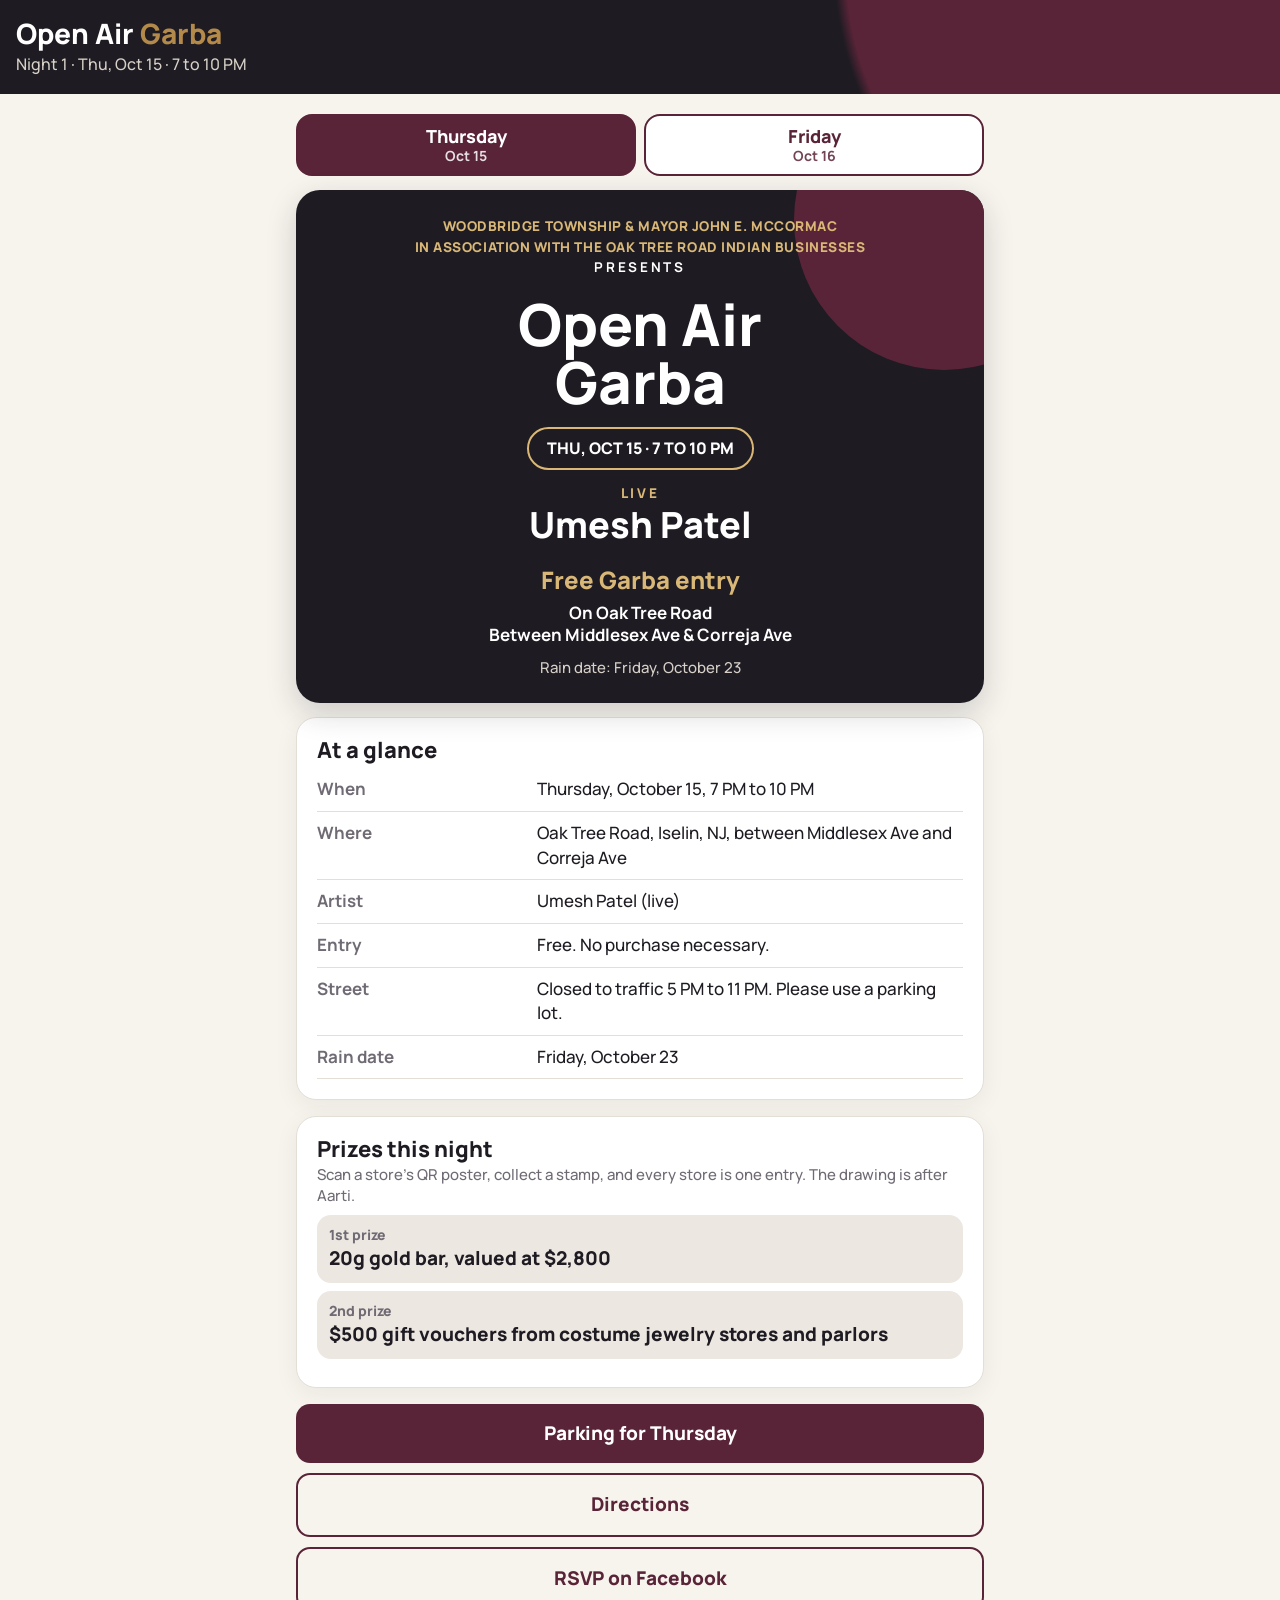
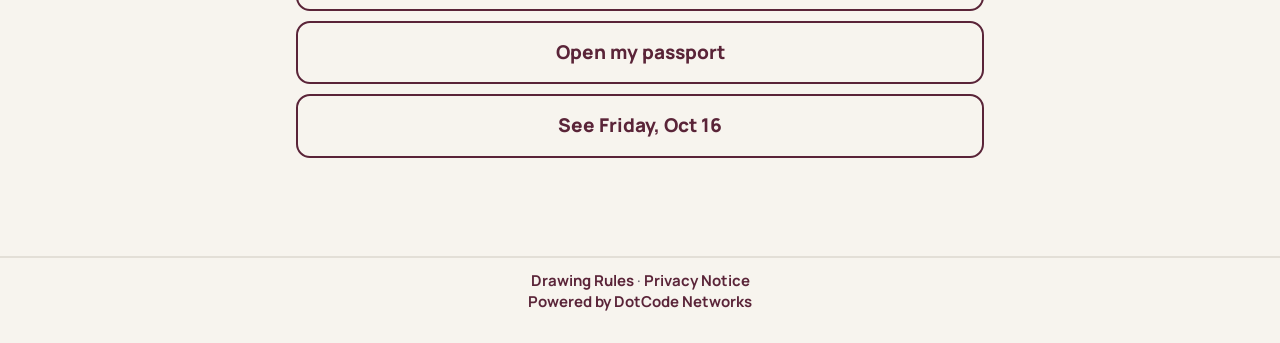
==== event.html @ 80a4ba4e "Create event.html" ====
<!DOCTYPE html>
<html lang="en">
<head>
<meta charset="utf-8">
<meta name="viewport" content="width=device-width, initial-scale=1, viewport-fit=cover">
<meta name="theme-color" content="#1E1B22">
<title>Open Air Garba · Oak Tree Road</title>
<meta name="description" content="Open Air Garba on Oak Tree Road in Iselin, NJ. October 15 and 16, 2026, 7 PM to 10 PM. Free entry.">
<link rel="icon" href="icon.svg"><link rel="apple-touch-icon" href="icon.svg">
<link href="https://fonts.googleapis.com/css2?family=Manrope:wght@500;700;800&display=swap" rel="stylesheet">
<link rel="stylesheet" href="app.css">
<style>
.nights{display:flex;gap:8px;margin:2px 0 14px}
.nights a{flex:1;text-align:center;text-decoration:none;font-weight:800;font-size:18px;line-height:1.2;padding:10px;min-height:60px;border-radius:16px;border:2px solid var(--plum);background:#fff;color:var(--plum);display:flex;flex-direction:column;justify-content:center}
.nights a small{display:block;font-size:14px;font-weight:700;opacity:.85}
.nights a[aria-current="page"]{background:var(--plum);color:#fff}
#flyerWrap{display:none;margin:0 0 14px}
#flyerWrap img{display:block;width:100%;height:auto;border-radius:22px;box-shadow:0 10px 30px rgba(30,27,34,.18)}
.evcard{position:relative;overflow:hidden;background:var(--ink);color:#fff;border-radius:24px;padding:26px 22px 24px;margin:0 0 14px;text-align:center;box-shadow:0 10px 30px rgba(30,27,34,.18)}
.evcard:before{content:"";position:absolute;right:-110px;top:-120px;width:300px;height:300px;border-radius:50%;background:var(--plum)}
.evcard>*{position:relative}
.ev-presents{font-size:13.5px;font-weight:800;letter-spacing:.04em;text-transform:uppercase;color:#D9B877;line-height:1.5}
.ev-presents b{color:#fff;letter-spacing:.2em}
.ev-title{font-size:58px;line-height:1;font-weight:800;margin:18px 0 6px;color:#fff}
.ev-date{display:inline-block;margin:10px 0 16px;padding:8px 18px;border:2px solid #D9B877;border-radius:999px;font-weight:800;font-size:16px;color:#fff}
.ev-artist{font-size:36px;font-weight:800;line-height:1.1;color:#fff}
.ev-artist small{display:block;font-size:13.5px;letter-spacing:.2em;text-transform:uppercase;color:#D9B877;margin-bottom:4px}
.ev-free{margin:18px 0 4px;font-size:24px;font-weight:800;color:#D9B877}
.ev-where{font-weight:700;font-size:17px;line-height:1.35}
.ev-rain{margin-top:10px;font-size:15px;color:#D6D0C8}
.facts{width:100%;border-collapse:collapse;font-size:17px}
.facts td{padding:9px 0;vertical-align:top;border-top:1px solid var(--line)}
.facts tr:first-child td{border-top:0}
.facts td:first-child{color:var(--muted);font-weight:700;width:34%;padding-right:10px}
.prz{background:var(--soft);border-radius:14px;padding:10px 12px;margin:8px 0}
.prz .l{font-size:14px;font-weight:800;color:var(--muted)}
.prz .v{font-weight:800}
.actions a.btn{display:block;text-decoration:none;text-align:center;margin:10px 0}
footer{text-align:center;color:var(--muted);font-size:15px;padding:12px 16px 30px}
footer a{color:var(--plum);font-weight:700}
</style>
</head>
<body>
<header class="top"><h1>Open Air <span>Garba</span></h1><p id="sub"></p></header>
<main class="wrap">
  <div class="nights" role="navigation" aria-label="Choose a night">
    <a href="event.html?night=thu" id="tab-thu">Thursday<small>Oct 15</small></a>
    <a href="event.html?night=fri" id="tab-fri">Friday<small>Oct 16</small></a>
  </div>

  <div id="flyerWrap"><a id="flyerLink" href="#" target="_blank" rel="noopener"><img id="flyerImg" alt=""></a></div>

  <div class="evcard" id="evcard">
    <div class="ev-presents">Woodbridge Township &amp; Mayor John E. McCormac<br>in association with the Oak Tree Road Indian businesses<br><b>PRESENTS</b></div>
    <div class="ev-title">Open Air<br>Garba</div>
    <div class="ev-date" id="evdate"></div>
    <div class="ev-artist"><small>Live</small><span id="evartist"></span></div>
    <div class="ev-free">Free Garba entry</div>
    <div class="ev-where">On Oak Tree Road<br>Between Middlesex Ave &amp; Correja Ave</div>
    <div class="ev-rain">Rain date: Friday, October 23</div>
  </div>

  <div class="card">
    <h3 style="font-size:22px;margin-bottom:6px">At a glance</h3>
    <table class="facts">
      <tr><td>When</td><td id="f-when"></td></tr>
      <tr><td>Where</td><td>Oak Tree Road, Iselin, NJ, between Middlesex Ave and Correja Ave</td></tr>
      <tr><td>Artist</td><td id="f-artist"></td></tr>
      <tr><td>Entry</td><td>Free. No purchase necessary.</td></tr>
      <tr><td>Street</td><td>Closed to traffic 5 PM to 11 PM. Please use a parking lot.</td></tr>
      <tr><td>Rain date</td><td>Friday, October 23</td></tr>
    </table>
  </div>

  <div class="card">
    <h3 style="font-size:22px">Prizes this night</h3>
    <p class="muted" style="font-size:15px;margin:2px 0 6px">Scan a store's QR poster, collect a stamp, and every store is one entry. The drawing is after Aarti.</p>
    <div id="prizes"></div>
  </div>

  <div class="actions">
    <a class="btn" id="a-parking" href="parking.html">Parking for this night</a>
    <a class="btn ghost" href="https://www.google.com/maps/search/?api=1&query=Oak+Tree+Road%2C+Iselin%2C+NJ+08830" target="_blank" rel="noopener">Directions</a>
    <a class="btn ghost" id="a-fb" href="#" target="_blank" rel="noopener">RSVP on Facebook</a>
    <a class="btn ghost" href="index.html">Open my passport</a>
    <a class="btn ghost" id="a-other" href="#"></a>
  </div>
</main>
<footer>
  <a href="rules.html">Drawing Rules</a> · <a href="privacy.html">Privacy Notice</a><br>
  <a href="https://dotcodenetworks.com" target="_blank" rel="noopener" style="white-space:nowrap">Powered by DotCode Networks</a>
</footer>
<script>
(function(){
  var N={
    thu:{day:'Thursday',short:'Thu, Oct 15',date:'Thursday, October 15',night:'Night 1',artist:'Umesh Patel',flyer:'flyer-thursday.jpg',fb:'https://www.facebook.com/events/4596507693965343/',other:'fri',otherLabel:'See Friday, Oct 16',
         prizes:[['1st prize','20g gold bar, valued at $2,800'],['2nd prize','$500 gift vouchers from costume jewelry stores and parlors']]},
    fri:{day:'Friday',short:'Fri, Oct 16',date:'Friday, October 16',night:'Night 2',artist:'Rex Dsouza',flyer:'flyer-friday.jpg',fb:'https://www.facebook.com/events/1645828060431820/',other:'thu',otherLabel:'See Thursday, Oct 15',
         prizes:[['1st prize','1 oz gold bar, valued at $4,500'],['2nd prize','$1,000 gift certificate from 7 clothing stores'],['3rd prize','$500 gift cards from 5 restaurants']]}
  };
  var q=new URLSearchParams(location.search).get('night'); var k=(q==='fri')?'fri':'thu'; var n=N[k];
  var $=function(id){return document.getElementById(id);};
  var esc=function(s){return String(s).replace(/[&<>"']/g,function(c){return {'&':'&amp;','<':'&lt;','>':'&gt;','"':'&quot;',"'":'&#39;'}[c];});};
  document.title='Open Air Garba · '+n.date+' · Oak Tree Road';
  $('sub').textContent=n.night+' · '+n.short+' · 7 to 10 PM';
  $('tab-'+k).setAttribute('aria-current','page');
  $('evdate').textContent=n.short.toUpperCase()+' · 7 TO 10 PM';
  $('evartist').textContent=n.artist;
  $('f-when').textContent=n.date+', 7 PM to 10 PM';
  $('f-artist').textContent=n.artist+' (live)';
  $('prizes').innerHTML=n.prizes.map(function(p){return '<div class="prz"><div class="l">'+esc(p[0])+'</div><div class="v">'+esc(p[1])+'</div></div>';}).join('');
  $('a-fb').href=n.fb;
  var o=N[n.other]; $('a-other').href='event.html?night='+n.other; $('a-other').textContent=n.otherLabel;
  $('a-parking').textContent='Parking for '+n.day;
  // Show the real flyer if its picture has been uploaded; otherwise the designed card above stays.
  var img=$('flyerImg');
  img.onload=function(){ if(img.naturalWidth>0){ $('flyerWrap').style.display='block'; $('evcard').style.display='none'; $('flyerLink').href=n.flyer; img.alt='Flyer for '+n.date+' with '+n.artist; } };
  img.onerror=function(){ $('flyerWrap').style.display='none'; };
  img.src=n.flyer;
})();
</script>
</body>
</html>
---- app.css ----
:root{--plum:#5A2438;--ink:#1E1B22;--bg:#F7F4EE;--card:#fff;--text:#1E1B22;--muted:#6F6A73;--line:#E3DFD7;--soft:#ECE7E0;--gold:#B48A4A;--ok:#2B6E53;--ok-bg:#E4F5EA;--bad:#B3261E;
  box-sizing:border-box;padding-top:env(safe-area-inset-top,0px);padding-bottom:env(safe-area-inset-bottom,0px)}
*{box-sizing:inherit}html{scroll-padding-top:env(safe-area-inset-top,0px)}
body{margin:0;background:var(--bg);color:var(--text);font-family:"Manrope",system-ui,-apple-system,"Segoe UI",sans-serif;font-size:19px;line-height:1.45;font-weight:500}
h1,h2,h3{margin:0;line-height:1.1;font-weight:800}
.top{background:var(--ink);color:#fff;padding:18px 16px;background-image:radial-gradient(circle at 92% -40%,#5A2438 0,#5A2438 28%,transparent 29%)}
.top h1{font-size:28px}.top h1 span{color:var(--gold)}.top p{margin:4px 0 0;color:#D6D0C8;font-size:16px}
.wrap{max-width:720px;margin:0 auto;padding:18px 16px 80px}
.card{background:var(--card);border:1px solid var(--line);border-radius:20px;padding:20px;margin:0 0 16px;box-shadow:0 6px 24px rgba(30,27,34,.06)}
.btn{display:inline-flex;align-items:center;justify-content:center;gap:8px;border:0;border-radius:14px;padding:16px 20px;font:inherit;font-weight:800;font-size:19px;background:var(--plum);color:#fff;width:100%;cursor:pointer}
.btn.ghost{background:transparent;color:var(--plum);border:2px solid var(--plum)}.btn.small{width:auto;padding:10px 14px;font-size:16px;border-radius:10px}.btn:disabled{opacity:.5}
label{display:block;font-weight:800;font-size:17px;margin:14px 0 6px}label small{font-weight:600;color:var(--muted)}
input,select,textarea{width:100%;padding:14px;border:1.5px solid var(--line);border-radius:12px;background:#fff;color:var(--text);font:inherit;font-size:19px}
.ac{position:relative}.ac-list{position:absolute;left:0;right:0;top:100%;z-index:5;background:#fff;border:1px solid var(--line);border-radius:12px;box-shadow:0 10px 30px rgba(30,27,34,.12);max-height:260px;overflow:auto}.ac-list div{padding:12px 14px;font-size:16px;cursor:pointer;border-bottom:1px solid var(--line)}.ac-list div:last-child{border-bottom:0}.ac-list div:hover{background:var(--soft)}
input:focus,select:focus,textarea:focus,button:focus-visible{outline:3px solid var(--gold);outline-offset:2px}
.row{display:flex;gap:10px;flex-wrap:wrap;align-items:center}.muted{color:var(--muted)}.err{color:var(--bad);font-weight:700}
.big{font-size:56px;font-weight:800;line-height:1;color:var(--plum)}
.pill{display:inline-block;padding:6px 12px;border-radius:999px;background:var(--soft);color:var(--plum);font-weight:800;font-size:15px}
.stamps{display:grid;grid-template-columns:repeat(3,minmax(0,1fr));gap:10px;margin:12px 0}
.stamp{min-height:108px;min-width:0;overflow-wrap:break-word;border-radius:16px;border:2px dashed var(--line);display:flex;flex-direction:column;align-items:center;justify-content:center;text-align:center;padding:6px;font-size:12.5px;line-height:1.25;font-weight:700;color:var(--muted)}
.stamp img{max-width:100%}.stamp.done{border:3px solid var(--plum);background:var(--soft);color:var(--text);transform:rotate(-2deg)}.stamp.done .mark{font-size:28px;color:var(--gold)}
.stamp-anim{animation:pop .5s cubic-bezier(.2,1.4,.4,1)}@keyframes pop{0%{transform:scale(.3) rotate(-25deg);opacity:0}100%{transform:scale(1) rotate(-2deg);opacity:1}}
.special{background:var(--soft);border-radius:12px;padding:12px 14px;margin:8px 0;font-size:17px}
table{width:100%;border-collapse:collapse;font-size:17px}th,td{text-align:left;padding:10px 6px;border-bottom:1px solid var(--line);vertical-align:top}th{font-size:14px;color:var(--muted)}.scrollx{overflow-x:auto}
.hidden{display:none!important}
.toast{position:fixed;left:50%;bottom:calc(24px + env(safe-area-inset-bottom,0px));transform:translateX(-50%);background:var(--ok);color:#fff;padding:14px 18px;border-radius:14px;font-weight:800;font-size:18px;max-width:92vw;opacity:0;transition:opacity .25s;pointer-events:none;z-index:9}.toast.show{opacity:1}
.poster{border:3px solid var(--ink);border-radius:18px;padding:22px 18px;text-align:center;background:#fff;color:#1E1B22;max-width:360px;margin:0 auto}.poster h3{font-size:26px;color:#5A2438}.poster .qr{display:flex;justify-content:center;margin:16px 0}
footer{text-align:center;padding:24px 16px;border-top:2px solid var(--line);margin-top:8px;color:var(--muted);font-size:15px}footer a{color:var(--muted);text-decoration:none;font-weight:700}
@media print{.top,.noprint,footer{display:none}.poster{border-color:#000;page-break-inside:avoid}}
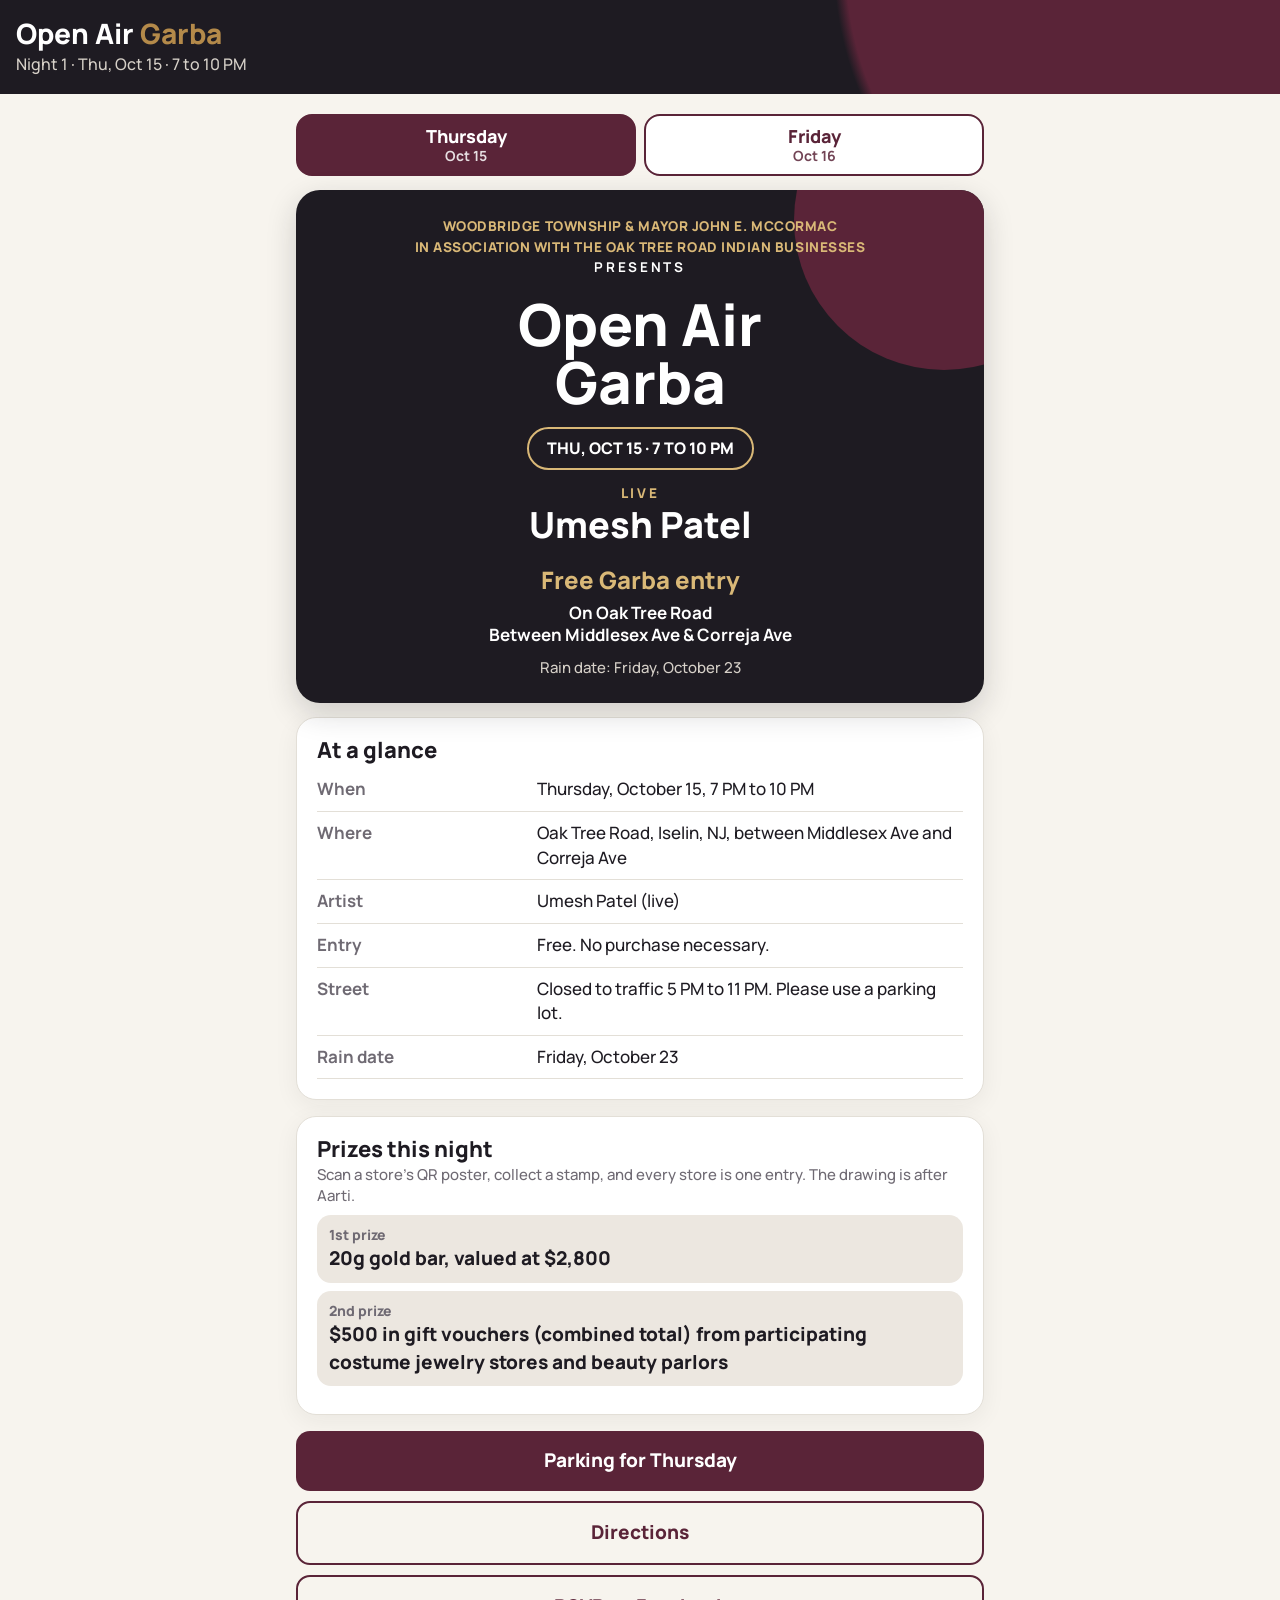
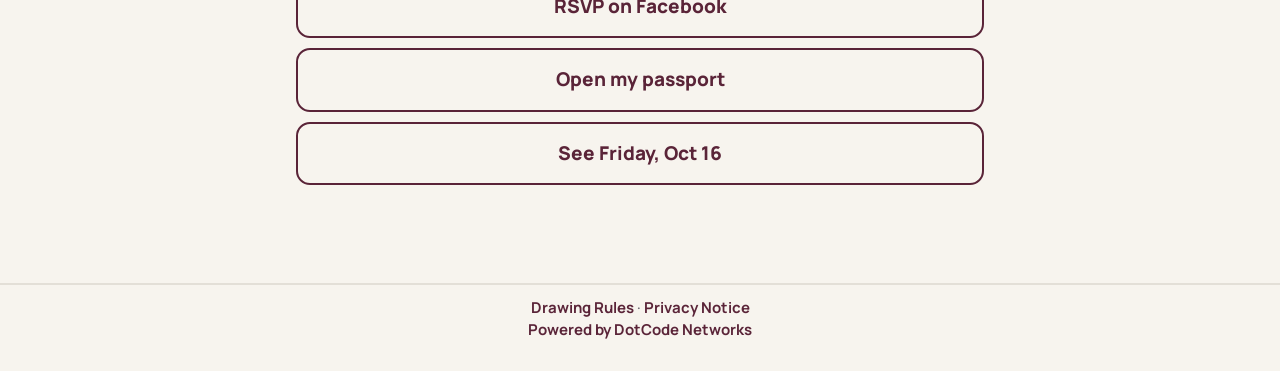
==== commit 17524dd7: "Update event.html" ====
--- a/event.html
+++ b/event.html
@@ -94,9 +94,9 @@
 (function(){
   var N={
     thu:{day:'Thursday',short:'Thu, Oct 15',date:'Thursday, October 15',night:'Night 1',artist:'Umesh Patel',flyer:'flyer-thursday.jpg',fb:'https://www.facebook.com/events/4596507693965343/',other:'fri',otherLabel:'See Friday, Oct 16',
-         prizes:[['1st prize','20g gold bar, valued at $2,800'],['2nd prize','$500 gift vouchers from costume jewelry stores and parlors']]},
-    fri:{day:'Friday',short:'Fri, Oct 16',date:'Friday, October 16',night:'Night 2',artist:'Rex Dsouza',flyer:'flyer-friday.jpg',fb:'https://www.facebook.com/events/1645828060431820/',other:'thu',otherLabel:'See Thursday, Oct 15',
-         prizes:[['1st prize','1 oz gold bar, valued at $4,500'],['2nd prize','$1,000 gift certificate from 7 clothing stores'],['3rd prize','$500 gift cards from 5 restaurants']]}
+         prizes:[['1st prize','20g gold bar, valued at $2,800'],['2nd prize','$500 in gift vouchers (combined total) from participating costume jewelry stores and beauty parlors']]},
+    fri:{day:'Friday',short:'Fri, Oct 16',date:'Friday, October 16',night:'Night 2',artist:'Rex Dsouuza',flyer:'flyer-friday.jpg',fb:'https://www.facebook.com/events/1645828060431820/',other:'thu',otherLabel:'See Thursday, Oct 15',
+         prizes:[['1st prize','1 oz gold bar, valued at $4,500'],['2nd prize','$1,000 in gift certificates (combined total) from 7 participating clothing stores'],['3rd prize','$500 in gift cards (combined total) from 5 participating restaurants']]}
   };
   var q=new URLSearchParams(location.search).get('night'); var k=(q==='fri')?'fri':'thu'; var n=N[k];
   var $=function(id){return document.getElementById(id);};
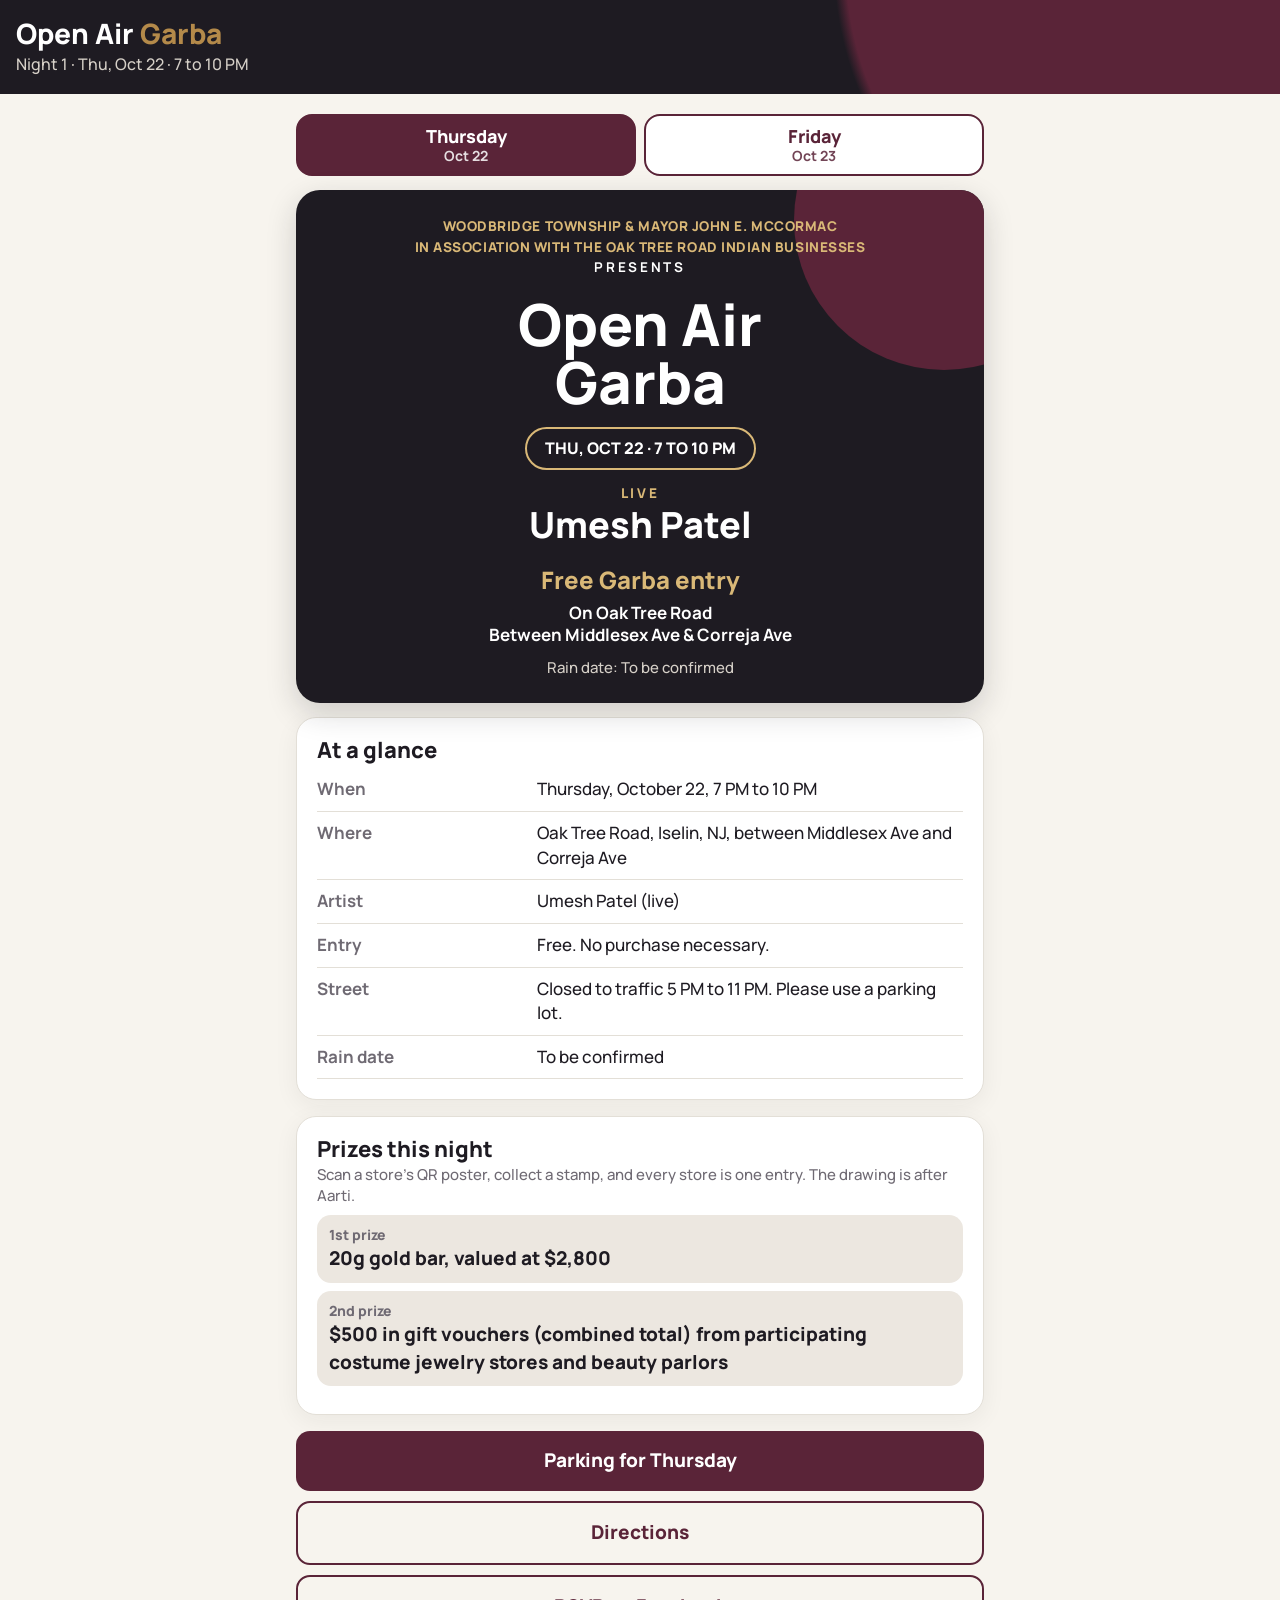
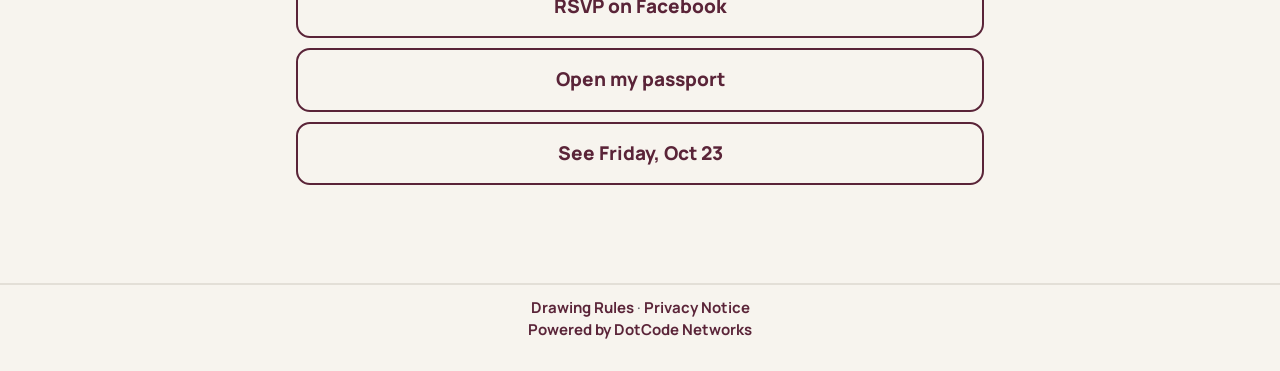
==== commit 42bc84e4: "Update event.html" ====
--- a/event.html
+++ b/event.html
@@ -5,7 +5,7 @@
 <meta name="viewport" content="width=device-width, initial-scale=1, viewport-fit=cover">
 <meta name="theme-color" content="#1E1B22">
 <title>Open Air Garba · Oak Tree Road</title>
-<meta name="description" content="Open Air Garba on Oak Tree Road in Iselin, NJ. October 15 and 16, 2026, 7 PM to 10 PM. Free entry.">
+<meta name="description" content="Open Air Garba on Oak Tree Road in Iselin, NJ. October 22 and 23, 2026, 7 PM to 10 PM. Free entry.">
 <link rel="icon" href="icon.svg"><link rel="apple-touch-icon" href="icon.svg">
 <link href="https://fonts.googleapis.com/css2?family=Manrope:wght@500;700;800&display=swap" rel="stylesheet">
 <link rel="stylesheet" href="app.css">
@@ -44,8 +44,8 @@
 <header class="top"><h1>Open Air <span>Garba</span></h1><p id="sub"></p></header>
 <main class="wrap">
   <div class="nights" role="navigation" aria-label="Choose a night">
-    <a href="event.html?night=thu" id="tab-thu">Thursday<small>Oct 15</small></a>
-    <a href="event.html?night=fri" id="tab-fri">Friday<small>Oct 16</small></a>
+    <a href="event.html?night=thu" id="tab-thu">Thursday<small>Oct 22</small></a>
+    <a href="event.html?night=fri" id="tab-fri">Friday<small>Oct 23</small></a>
   </div>
 
   <div id="flyerWrap"><a id="flyerLink" href="#" target="_blank" rel="noopener"><img id="flyerImg" alt=""></a></div>
@@ -57,7 +57,7 @@
     <div class="ev-artist"><small>Live</small><span id="evartist"></span></div>
     <div class="ev-free">Free Garba entry</div>
     <div class="ev-where">On Oak Tree Road<br>Between Middlesex Ave &amp; Correja Ave</div>
-    <div class="ev-rain">Rain date: Friday, October 23</div>
+    <div class="ev-rain">Rain date: To be confirmed</div>
   </div>
 
   <div class="card">
@@ -68,7 +68,7 @@
       <tr><td>Artist</td><td id="f-artist"></td></tr>
       <tr><td>Entry</td><td>Free. No purchase necessary.</td></tr>
       <tr><td>Street</td><td>Closed to traffic 5 PM to 11 PM. Please use a parking lot.</td></tr>
-      <tr><td>Rain date</td><td>Friday, October 23</td></tr>
+      <tr><td>Rain date</td><td>To be confirmed</td></tr>
     </table>
   </div>
 
@@ -93,9 +93,9 @@
 <script>
 (function(){
   var N={
-    thu:{day:'Thursday',short:'Thu, Oct 15',date:'Thursday, October 15',night:'Night 1',artist:'Umesh Patel',flyer:'flyer-thursday.jpg',fb:'https://www.facebook.com/events/4596507693965343/',other:'fri',otherLabel:'See Friday, Oct 16',
+    thu:{day:'Thursday',short:'Thu, Oct 22',date:'Thursday, October 22',night:'Night 1',artist:'Umesh Patel',flyer:'flyer-thursday.jpg',fb:'https://www.facebook.com/events/4596507693965343/',other:'fri',otherLabel:'See Friday, Oct 23',
          prizes:[['1st prize','20g gold bar, valued at $2,800'],['2nd prize','$500 in gift vouchers (combined total) from participating costume jewelry stores and beauty parlors']]},
-    fri:{day:'Friday',short:'Fri, Oct 16',date:'Friday, October 16',night:'Night 2',artist:'Rex Dsouuza',flyer:'flyer-friday.jpg',fb:'https://www.facebook.com/events/1645828060431820/',other:'thu',otherLabel:'See Thursday, Oct 15',
+    fri:{day:'Friday',short:'Fri, Oct 23',date:'Friday, October 23',night:'Night 2',artist:'Rex Dsouuza',flyer:'flyer-friday.jpg',fb:'https://www.facebook.com/events/1645828060431820/',other:'thu',otherLabel:'See Thursday, Oct 22',
          prizes:[['1st prize','1 oz gold bar, valued at $4,500'],['2nd prize','$1,000 in gift certificates (combined total) from 7 participating clothing stores'],['3rd prize','$500 in gift cards (combined total) from 5 participating restaurants']]}
   };
   var q=new URLSearchParams(location.search).get('night'); var k=(q==='fri')?'fri':'thu'; var n=N[k];
